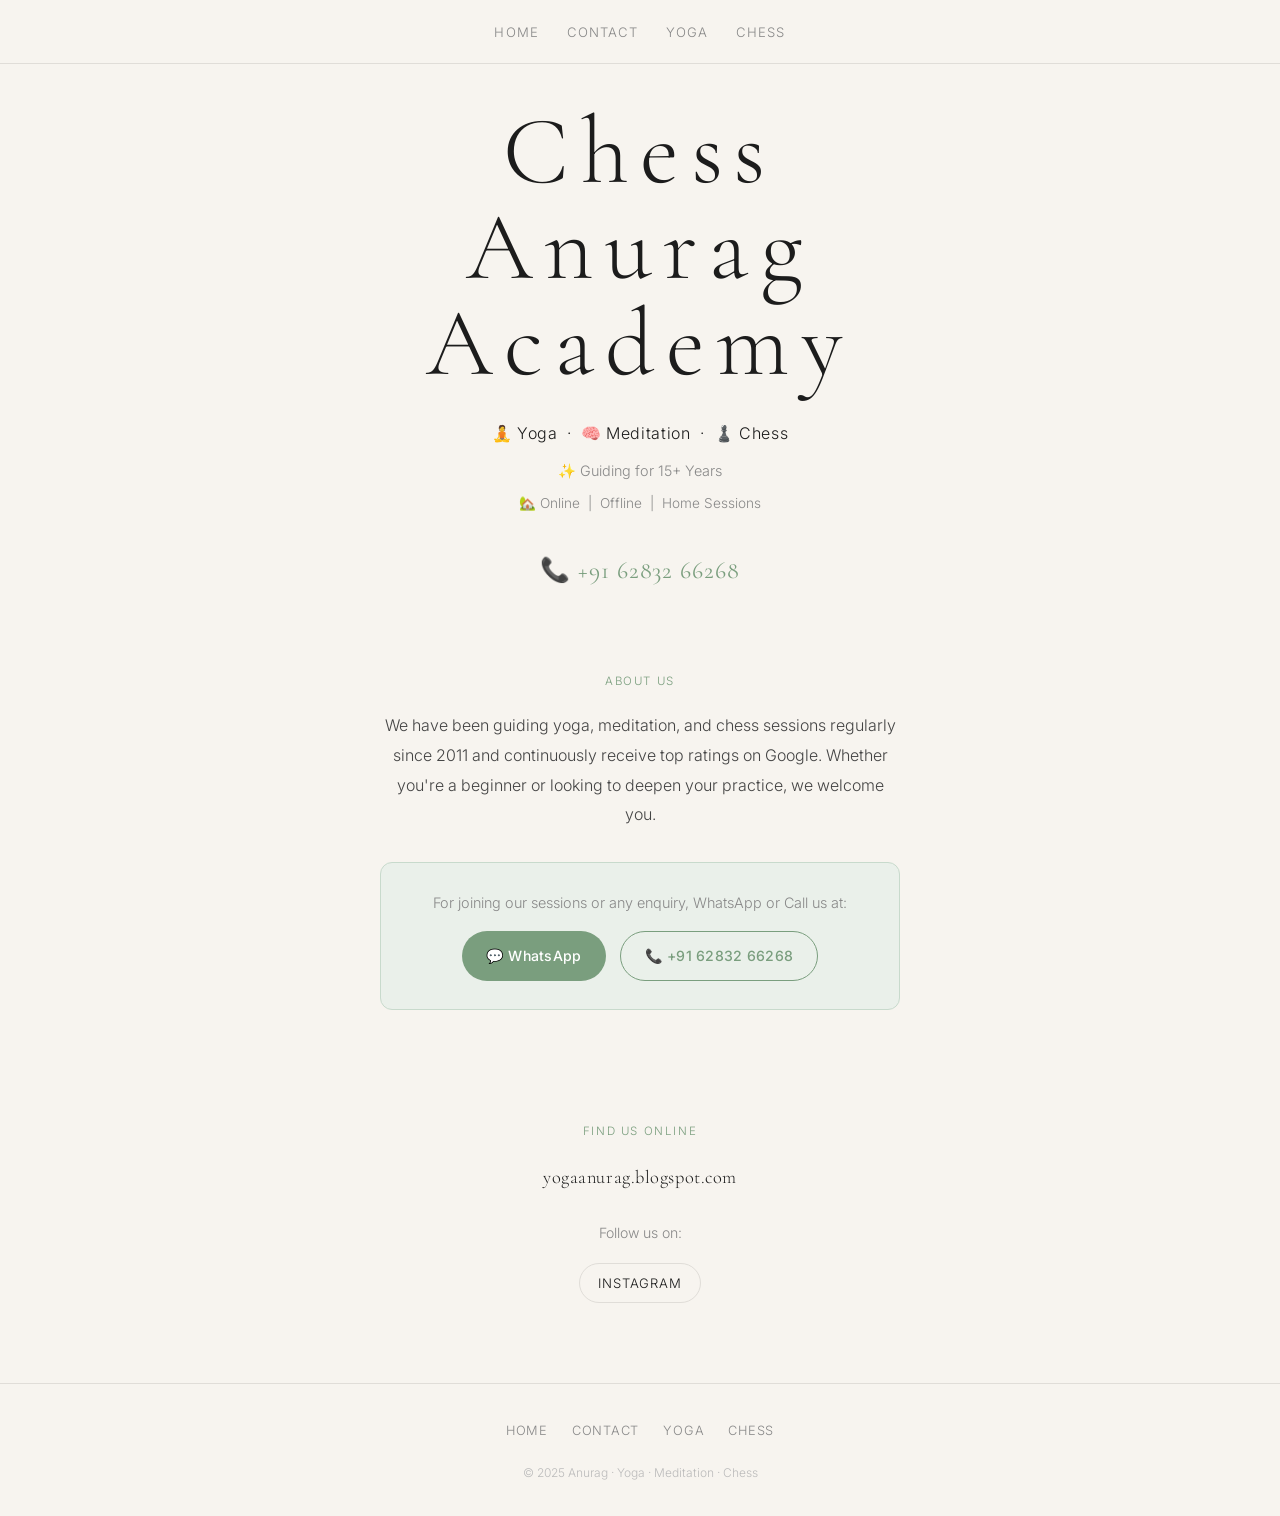
==== chess.html @ 34a99b4e "Add initial chess.html file for Chess Academy site This file contains the complete HTML structure fo" ====
<!DOCTYPE html>
<html lang="en">
<head>
  <!-- ============================================================
       HEAD SECTION: Basic settings for the webpage
       ============================================================ -->

  <!-- Tells the browser this is an HTML5 page -->
  <meta charset="UTF-8" />

  <!-- Makes the page look good on mobile phones -->
  <meta name="viewport" content="width=device-width, initial-scale=1.0" />

  <!-- The title that appears on the browser tab -->
  <title>Anurag — Yoga · Meditation · Chess</title>

  <!-- Google Fonts: importing two beautiful fonts -->
  <!-- 'Cormorant Garamond' is used for the big name/headings (elegant, calm feel) -->
  <!-- 'Inter' is used for body text (clean, easy to read) -->
  <link href="https://fonts.googleapis.com/css2?family=Cormorant+Garamond:wght@300;400;500&family=Inter:wght@300;400;500&display=swap" rel="stylesheet" />

  <style>
    /* ============================================================
       GLOBAL STYLES: Applied to the whole page
       ============================================================ */

    /* Remove default spacing and use border-box sizing (standard practice) */
    *, *::before, *::after {
      margin: 0;
      padding: 0;
      box-sizing: border-box;
    }

    /* Color palette — change these to change the look of the whole site */
    :root {
      --cream: #F7F4EF;        /* soft background color */
      --ink: #1C1C1C;          /* almost-black text color */
      --sage: #7A9E7E;         /* muted green — used as accent */
      --sage-light: #EAF0EA;   /* very light green — for subtle backgrounds */
      --muted: #888;           /* grey for less important text */
      --border: #E0DDD8;       /* light beige for lines/borders */
    }

    /* Main body styling */
    body {
      background-color: var(--cream);   /* soft warm background */
      color: var(--ink);                /* dark text */
      font-family: 'Inter', sans-serif; /* clean readable font */
      font-weight: 300;                 /* slightly light weight */
      line-height: 1.7;                 /* comfortable line spacing */
      min-height: 100vh;
    }

    /* ============================================================
       NAVIGATION BAR: The menu at the top of the page
       ============================================================ */
    nav {
      position: sticky;           /* stays at top when scrolling */
      top: 0;
      z-index: 100;               /* stays above other content */
      background-color: var(--cream);
      border-bottom: 1px solid var(--border);
      padding: 18px 40px;
      display: flex;
      justify-content: center;    /* links centered since there's no brand name */
      align-items: center;
    }

    /* The "Anurag" brand name in the top-left of the nav */
    .nav-brand {
      font-family: 'Cormorant Garamond', serif;
      font-size: 1.4rem;
      font-weight: 400;
      letter-spacing: 0.04em;
      color: var(--ink);
      text-decoration: none;
    }

    /* The nav links on the right: Home | Contact | Yoga | Chess */
    .nav-links {
      display: flex;
      gap: 28px;
      list-style: none;
    }

    /* Each individual nav link */
    .nav-links a {
      text-decoration: none;
      color: var(--muted);
      font-size: 0.82rem;
      letter-spacing: 0.08em;
      text-transform: uppercase;
      transition: color 0.2s;     /* smooth color change on hover */
    }

    /* Nav link turns dark green when hovered */
    .nav-links a:hover {
      color: var(--sage);
    }

    /* ============================================================
       HERO SECTION: The big top section of the page
       ============================================================ */
    #home {
      padding: 40px 40px 80px;
      max-width: 680px;
      margin: 0 auto;
      text-align: center;
    }

    /* The big name "anurag" */
    .hero-name {
      font-family: 'Cormorant Garamond', serif;
      font-size: clamp(3.5rem, 10vw, 6rem);   /* scales with screen size */
      font-weight: 300;
      letter-spacing: 0.12em;
      line-height: 1;
      color: var(--ink);
      margin-bottom: 28px;
    }

    /* The emoji line: 🧘 Yoga 🧠 Meditation ♟️ Chess */
    .hero-tagline {
      font-size: 1rem;
      letter-spacing: 0.04em;
      color: var(--ink);
      margin-bottom: 12px;
    }

    /* "Guiding for 15+ Years" line */
    .hero-experience {
      font-size: 0.9rem;
      color: var(--muted);
      margin-bottom: 8px;
    }

    /* "Online | Offline | Home Sessions" line */
    .hero-modes {
      font-size: 0.85rem;
      color: var(--muted);
      margin-bottom: 36px;
    }

    /* The phone number — styled as a clickable call link */
    .hero-phone a {
      font-family: 'Cormorant Garamond', serif;
      font-size: 1.5rem;
      font-weight: 400;
      color: var(--sage);
      text-decoration: none;
      letter-spacing: 0.04em;
      transition: opacity 0.2s;
    }

    /* Slight fade on hover */
    .hero-phone a:hover {
      opacity: 0.75;
    }

    /* ============================================================
       DIVIDER: The thin horizontal line between sections
       ============================================================ */
    .divider {
      display: none;   /* divider lines hidden — remove this line to bring them back */
    }

    /* ============================================================
       ABOUT / MAIN CONTENT SECTION
       ============================================================ */
    #contact {
      max-width: 600px;
      margin: 0 auto;
      padding: 0 40px 80px;
      text-align: center;
    }

    /* Section heading like "Connect With Us" */
    .section-label {
      font-size: 0.72rem;
      letter-spacing: 0.14em;
      text-transform: uppercase;
      color: var(--sage);
      margin-bottom: 20px;
    }

    /* Main paragraph text inside sections */
    .section-text {
      font-size: 1rem;
      color: #444;
      line-height: 1.85;
      margin-bottom: 28px;
    }

    /* Highlighted block: WhatsApp/Call buttons area */
    .contact-highlight {
      background-color: var(--sage-light);
      border: 1px solid #C8DACC;
      border-radius: 12px;
      padding: 28px 32px;
      margin: 32px 0;
    }

    /* Text inside the highlight box */
    .contact-highlight p {
      font-size: 0.9rem;
      color: var(--muted);
      margin-bottom: 16px;
    }

    /* The two action buttons: WhatsApp and Call */
    .action-buttons {
      display: flex;
      gap: 14px;
      justify-content: center;
      flex-wrap: wrap;   /* wraps on small screens */
    }

    /* Each button */
    .btn {
      display: inline-flex;
      align-items: center;
      gap: 8px;
      padding: 12px 24px;
      border-radius: 50px;
      font-size: 0.88rem;
      font-weight: 500;
      text-decoration: none;
      transition: transform 0.15s, opacity 0.15s;
      letter-spacing: 0.02em;
    }

    /* Button lifts slightly on hover */
    .btn:hover {
      transform: translateY(-1px);
      opacity: 0.9;
    }

    /* WhatsApp button — green filled */
    .btn-whatsapp {
      background-color: var(--sage);
      color: white;
    }

    /* Call button — outlined */
    .btn-call {
      background-color: transparent;
      border: 1.5px solid var(--sage);
      color: var(--sage);
    }

    /* ============================================================
       FOLLOW US / SOCIAL LINKS SECTION
       ============================================================ */
    .social-section {
      max-width: 600px;
      margin: 0 auto;
      padding: 0 40px 80px;
      text-align: center;
    }

    /* Website link — shown prominently */
    .website-link {
      display: inline-block;
      font-family: 'Cormorant Garamond', serif;
      font-size: 1.15rem;
      color: var(--ink);
      text-decoration: none;
      margin-bottom: 28px;
      letter-spacing: 0.03em;
      transition: color 0.2s;
    }

    .website-link:hover {
      color: var(--sage);
    }

    /* "Follow us on:" text */
    .follow-text {
      font-size: 0.88rem;
      color: var(--muted);
      margin-bottom: 18px;
    }

    /* Row of social links */
    .social-links {
      display: flex;
      gap: 20px;
      justify-content: center;
      flex-wrap: wrap;
    }

    /* Each social link pill */
    .social-links a {
      text-decoration: none;
      color: var(--ink);
      font-size: 0.82rem;
      letter-spacing: 0.06em;
      text-transform: uppercase;
      padding: 8px 18px;
      border: 1px solid var(--border);
      border-radius: 50px;
      transition: border-color 0.2s, color 0.2s, background 0.2s;
    }

    /* Social links turn green on hover */
    .social-links a:hover {
      border-color: var(--sage);
      color: var(--sage);
      background-color: var(--sage-light);
    }

    /* ============================================================
       YOGA & CHESS SECTION: Two feature cards side by side
       ============================================================ */
    .sessions-section {
      max-width: 680px;
      margin: 0 auto;
      padding: 0 40px 80px;
    }

    /* Grid: 2 cards side by side, stacks to 1 on mobile */
    .sessions-grid {
      display: grid;
      grid-template-columns: 1fr 1fr;
      gap: 20px;
    }

    /* Each card */
    .session-card {
      display: block;
      text-decoration: none;
      border: 1px solid var(--border);
      border-radius: 16px;
      padding: 32px 28px;
      text-align: center;
      transition: border-color 0.2s, transform 0.15s, background 0.2s;
    }

    /* Card lifts and turns green border on hover */
    .session-card:hover {
      border-color: var(--sage);
      background-color: var(--sage-light);
      transform: translateY(-2px);
    }

    /* Big emoji icon at top of card */
    .card-icon {
      font-size: 2.4rem;
      margin-bottom: 14px;
      display: block;
    }

    /* Card title like "Yoga & Meditation" */
    .card-title {
      font-family: 'Cormorant Garamond', serif;
      font-size: 1.3rem;
      font-weight: 400;
      color: var(--ink);
      margin-bottom: 8px;
    }

    /* Short description below the card title */
    .card-desc {
      font-size: 0.82rem;
      color: var(--muted);
      line-height: 1.6;
    }

    /* ============================================================
       FOOTER: Bottom of the page
       ============================================================ */
    footer {
      border-top: 1px solid var(--border);
      padding: 32px 40px;
      text-align: center;
    }

    /* Footer nav links */
    .footer-links {
      display: flex;
      gap: 24px;
      justify-content: center;
      list-style: none;
      flex-wrap: wrap;
      margin-bottom: 20px;
    }

    .footer-links a {
      text-decoration: none;
      color: var(--muted);
      font-size: 0.8rem;
      letter-spacing: 0.06em;
      text-transform: uppercase;
      transition: color 0.2s;
    }

    .footer-links a:hover {
      color: var(--sage);
    }

    /* Small copyright text */
    .footer-copy {
      font-size: 0.75rem;
      color: #bbb;
    }

    /* ============================================================
       MOBILE RESPONSIVE: Adjustments for small screens
       ============================================================ */
    @media (max-width: 600px) {
      /* Reduce horizontal padding on mobile */
      nav { padding: 16px 20px; }
      #home { padding: 70px 24px 60px; }
      #contact, .social-section, .sessions-section { padding-left: 24px; padding-right: 24px; }

      /* Stack the nav brand and links vertically on very small screens */
      nav { flex-direction: column; gap: 12px; }
      .nav-links { gap: 16px; }

      /* Stack yoga/chess cards vertically */
      .sessions-grid { grid-template-columns: 1fr; }
    }

    /* Respect user's "reduce motion" preference (accessibility) */
    @media (prefers-reduced-motion: reduce) {
      * { transition: none !important; }
    }
  </style>
</head>

<body>

  <!-- ============================================================
       NAVIGATION BAR
       The sticky menu at the top with site name and page links
       ============================================================ -->
  <nav>

    <!-- Navigation links — each opens the section or a new tab -->
    <ul class="nav-links">
      <!-- "Home" scrolls to top of this page -->
      <li><a href="#home">Home</a></li>

      <!-- "Contact" scrolls to the contact section below -->
      <li><a href="#contact">Contact</a></li>

      <!-- "Yoga" opens the yoga page in a new tab -->
      <li><a href="https://anuragpage.github.io/go/chess" target="_blank" rel="noopener">Yoga</a></li>

      <!-- "Chess" opens the chess page in a new tab -->
      <li><a href="https://anuragpage.github.io/go/chess" target="_blank" rel="noopener">Chess</a></li>
    </ul>

  </nav>


  <!-- ============================================================
       HERO / TOP SECTION
       The big name and key info at the very top of the page
       ============================================================ -->
  <section id="home">

    <!-- Big name heading -->
    <h1 class="hero-name">Chess Anurag Academy</h1>

    <!-- Emoji + activity line -->
    <p class="hero-tagline">🧘 Yoga &nbsp;·&nbsp; 🧠 Meditation &nbsp;·&nbsp; ♟️ Chess</p>

    <!-- Years of experience -->
    <p class="hero-experience">✨ Guiding for 15+ Years</p>

    <!-- Session types offered -->
    <p class="hero-modes">🏡 Online &nbsp;|&nbsp; Offline &nbsp;|&nbsp; Home Sessions</p>

    <!-- Phone number: clicking this will call the number -->
    <div class="hero-phone">
      <a href="tel:+916283266268">📞 +91 62832 66268</a>
    </div>

  </section>


  <!-- Thin decorative divider line between sections -->
  <div class="divider"></div>


  <!-- ============================================================
       CONTACT / ABOUT SECTION
       Description and quick contact buttons
       ============================================================ -->
  <section id="contact">

    <!-- Small label above the section -->
    <p class="section-label">About Us</p>

    <!-- Main description paragraph -->
    <!-- To change this text, just edit the words inside the <p> tag -->
    <p class="section-text">
      We have been guiding yoga, meditation, and chess sessions regularly since 2011
      and continuously receive top ratings on Google. Whether you're a beginner or
      looking to deepen your practice, we welcome you.
    </p>

    <!-- Green highlighted box with contact options -->
    <div class="contact-highlight">

      <!-- Instruction text above the buttons -->
      <p>For joining our sessions or any enquiry, WhatsApp or Call us at:</p>

      <!-- Two buttons side by side -->
      <div class="action-buttons">

        <!-- WhatsApp button — opens WhatsApp chat in a new tab -->
        <a href="https://wa.me/916283266268" target="_blank" rel="noopener" class="btn btn-whatsapp">
          💬 WhatsApp
        </a>

        <!-- Call button — dials the number directly -->
        <a href="tel:+916283266268" class="btn btn-call">
          📞 +91 62832 66268
        </a>

      </div>
    </div>

  </section>


  <!-- Thin decorative divider line -->
  <div class="divider"></div>


  <!-- ============================================================
       SOCIAL MEDIA / FOLLOW US SECTION
       Website link and social media icons
       ============================================================ -->
  <section class="social-section">

    <!-- Small label -->
    <p class="section-label">Find Us Online</p>

    <!-- Main website link — opens in new tab -->
    <!-- To change the website URL, edit the href below -->
    <a href="https://yogaanurag.blogspot.com" target="_blank" rel="noopener" class="website-link">
      yogaanurag.blogspot.com
    </a>

    <!-- Instruction text -->
    <p class="follow-text">Follow us on:</p>

    <!-- Row of social media links -->
    <div class="social-links">

      <!-- Instagram — opens in new tab -->
      <a href="https://www.instagram.com/anuragpage" target="_blank" rel="noopener">Instagram</a>

    

    

      <!-- Website — opens in new tab -->
      

    </div>

  </section>


  <!-- ============================================================
       FOOTER
       Bottom of the page with links and copyright
       ============================================================ -->
  <footer>

    <!-- Footer navigation links -->
    <ul class="footer-links">

      <!-- "Home" scrolls back to the top -->
      <li><a href="#home">Home</a></li>

      <!-- "Contact" scrolls to the contact section -->
      <li><a href="#contact">Contact</a></li>

      <!-- "Yoga" opens yoga page in new tab -->
      <li><a href="https://anuragpage.github.io/go/chess" target="_blank" rel="noopener">Yoga</a></li>

      <!-- "Chess" opens chess page in new tab -->
      <li><a href="https://anuragpage.github.io/go/chess" target="_blank" rel="noopener">Chess</a></li>

    </ul>

    <!-- Copyright line — update the year if needed -->
    <p class="footer-copy">© 2025 Anurag · Yoga · Meditation · Chess</p>

  </footer>


</body>
</html>
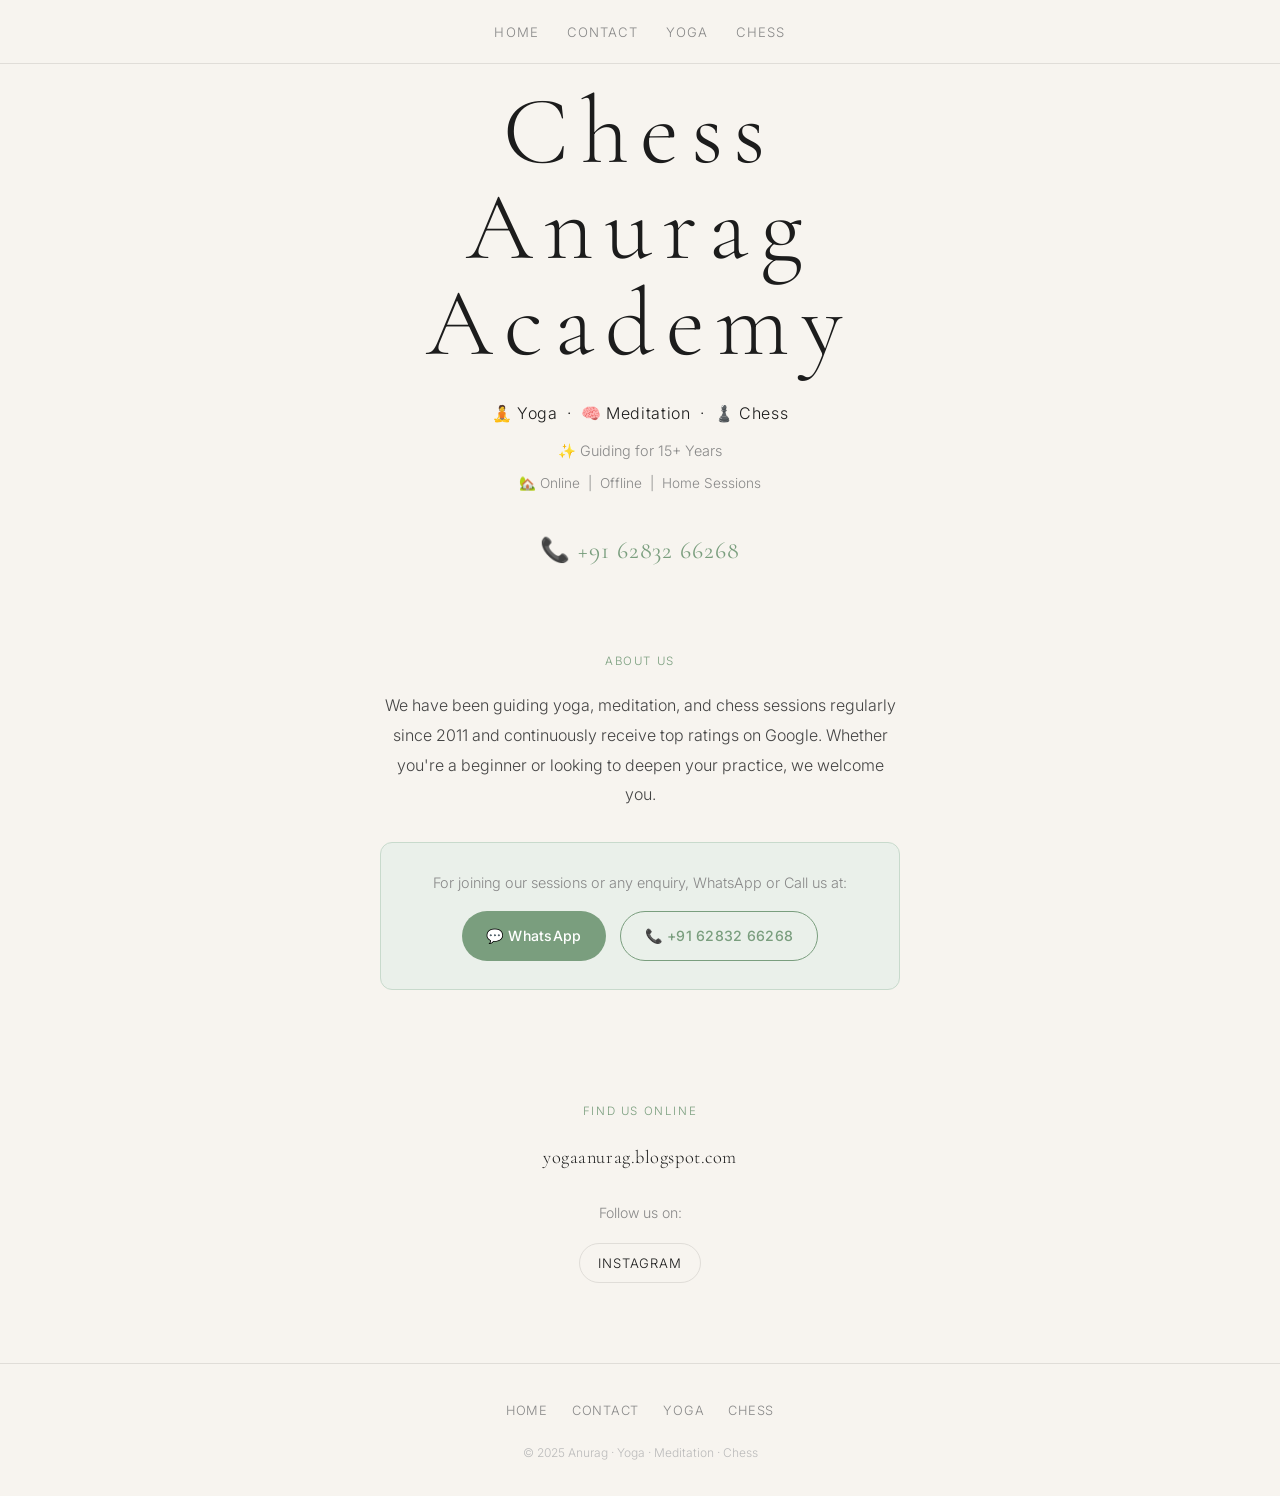
==== commit 47478586: "Adjust padding for home section in chess.html" ====
--- a/chess.html
+++ b/chess.html
@@ -102,7 +102,7 @@
        HERO SECTION: The big top section of the page
        ============================================================ */
     #home {
-      padding: 40px 40px 80px;
+      padding: 20px 40px 80px;
       max-width: 680px;
       margin: 0 auto;
       text-align: center;
@@ -410,7 +410,7 @@
     @media (max-width: 600px) {
       /* Reduce horizontal padding on mobile */
       nav { padding: 16px 20px; }
-      #home { padding: 70px 24px 60px; }
+      #home { padding: 30px 24px 60px; }
       #contact, .social-section, .sessions-section { padding-left: 24px; padding-right: 24px; }
 
       /* Stack the nav brand and links vertically on very small screens */
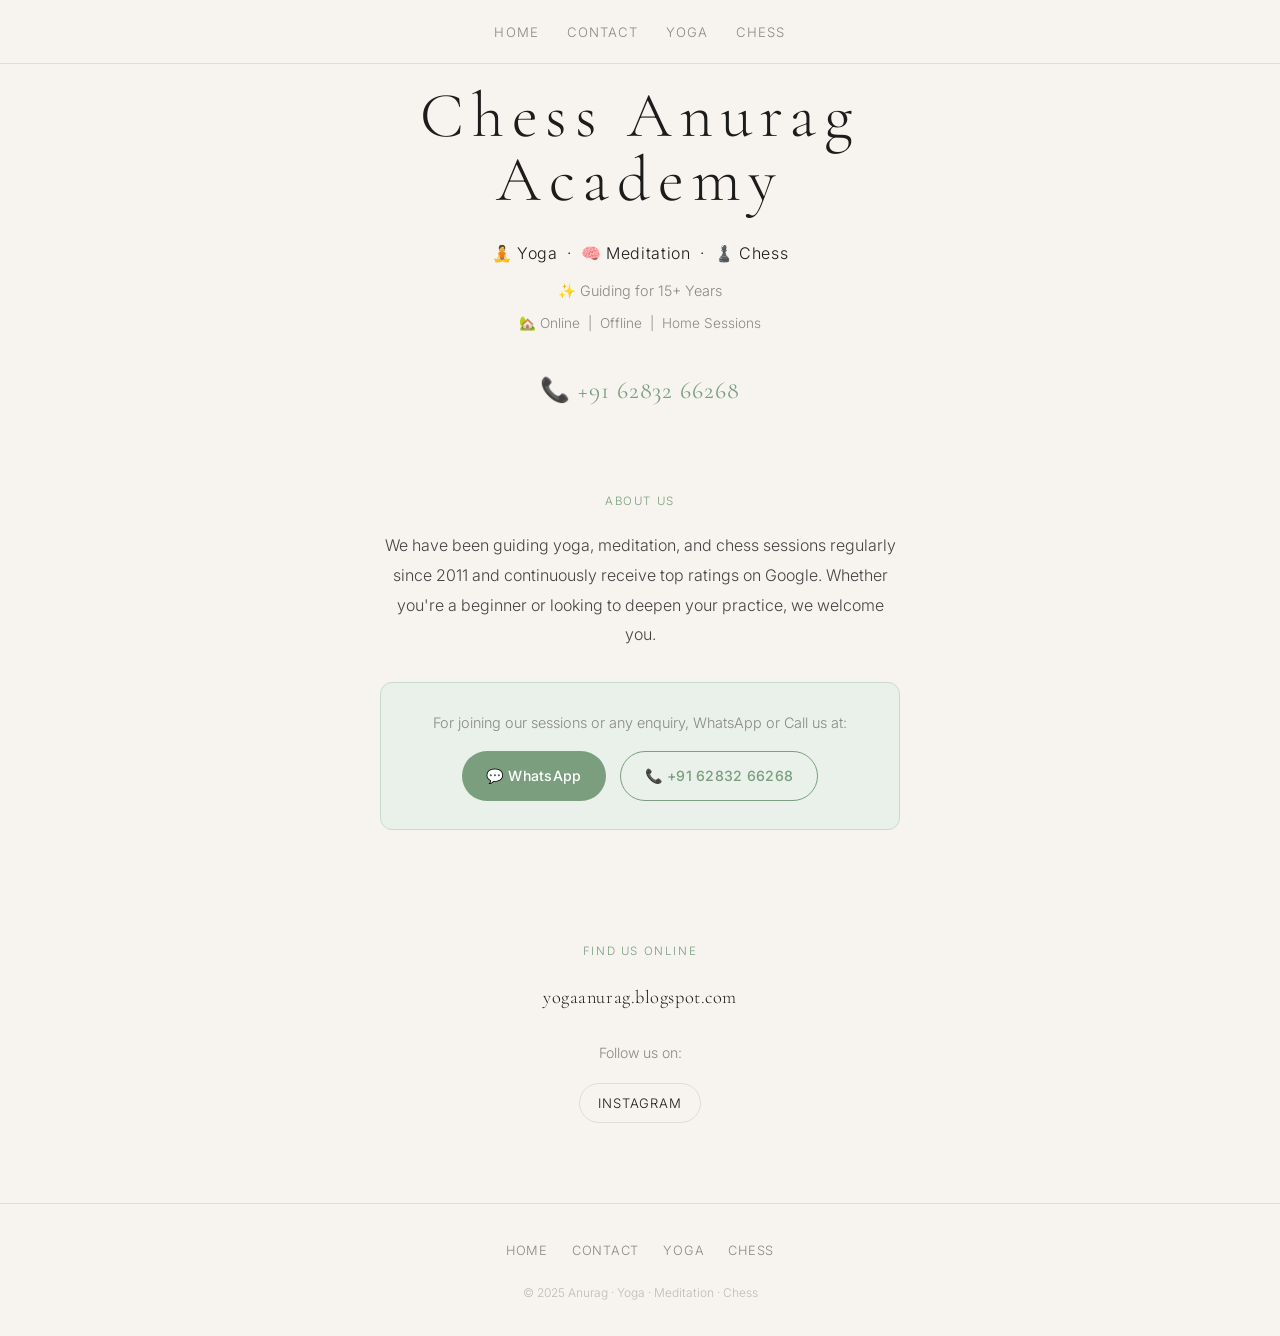
==== commit c4e6edd1: "Update chess.html" ====
--- a/chess.html
+++ b/chess.html
@@ -111,7 +111,7 @@
     /* The big name "anurag" */
     .hero-name {
       font-family: 'Cormorant Garamond', serif;
-      font-size: clamp(3.5rem, 10vw, 6rem);   /* scales with screen size */
+      font-size: clamp(2.5rem, 8vw, 4rem);   /* scales with screen size */
       font-weight: 300;
       letter-spacing: 0.12em;
       line-height: 1;
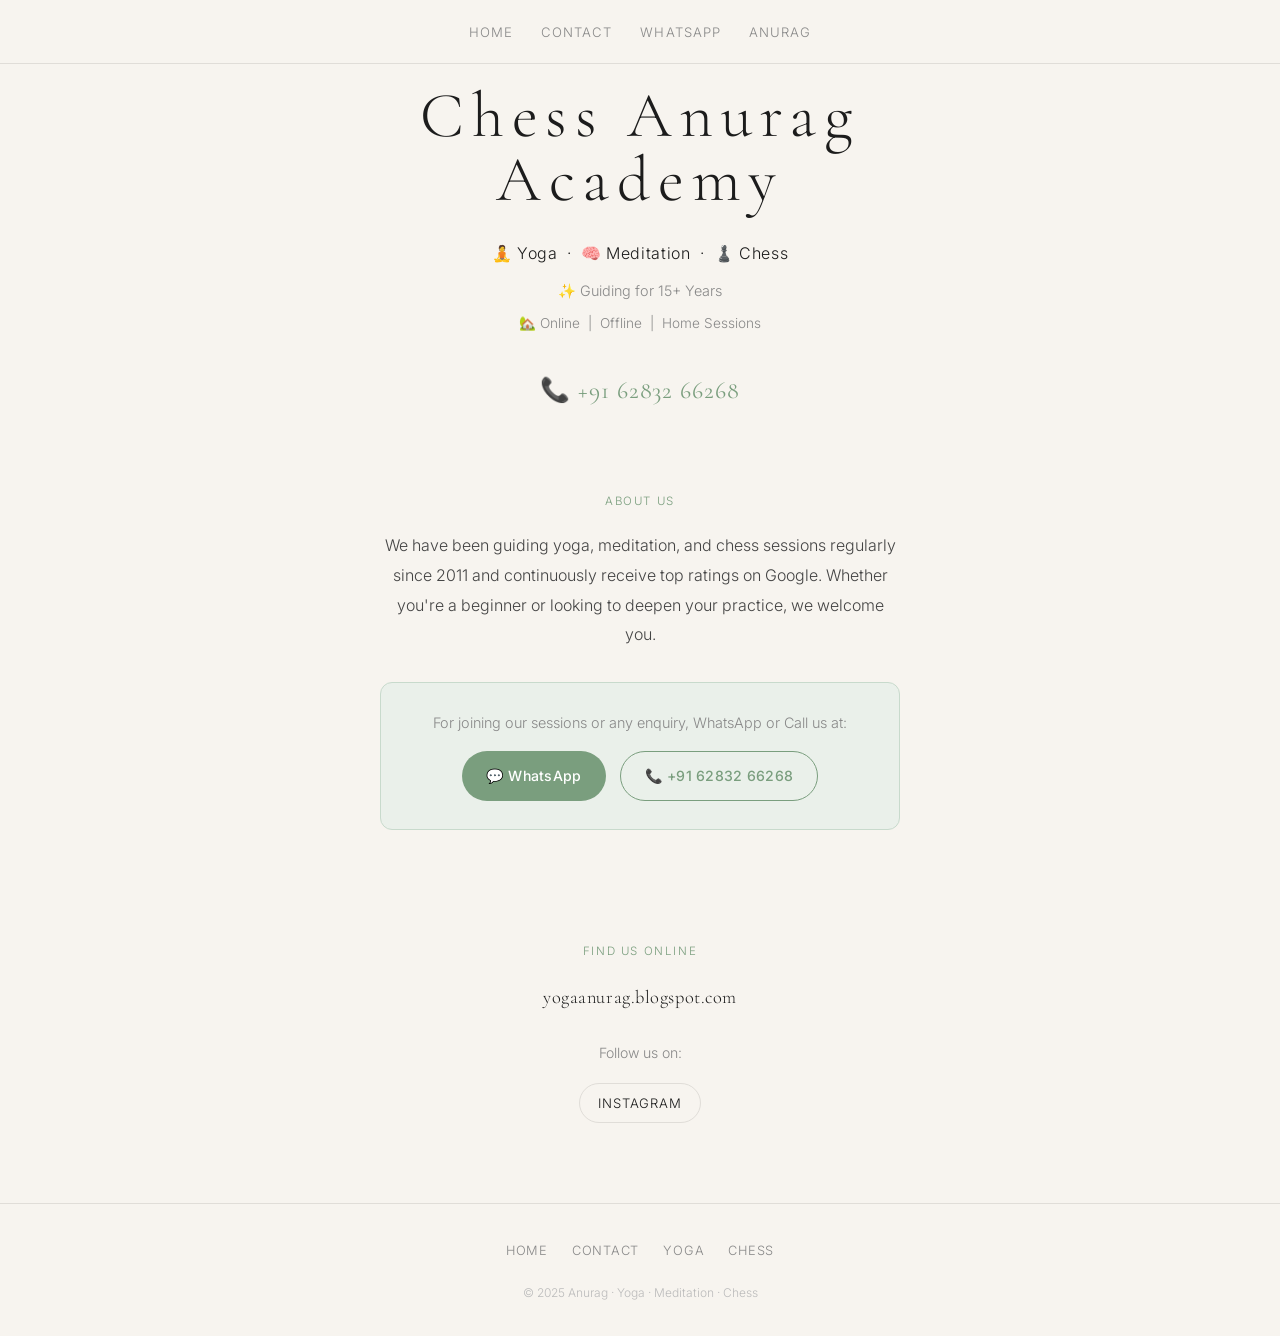
==== commit 3251fe64: "Update links in navigation menu" ====
--- a/chess.html
+++ b/chess.html
@@ -445,10 +445,10 @@
       <li><a href="#contact">Contact</a></li>
 
       <!-- "Yoga" opens the yoga page in a new tab -->
-      <li><a href="https://anuragpage.github.io/go/chess" target="_blank" rel="noopener">Yoga</a></li>
+      <li><a href="https://wa.me/916283266268" target="_blank" rel="noopener">WhatsApp</a></li>
 
       <!-- "Chess" opens the chess page in a new tab -->
-      <li><a href="https://anuragpage.github.io/go/chess" target="_blank" rel="noopener">Chess</a></li>
+      <li><a href="https://anuragpage.github.io/go" target="_blank" rel="noopener">Anurag</a></li>
     </ul>
 
   </nav>
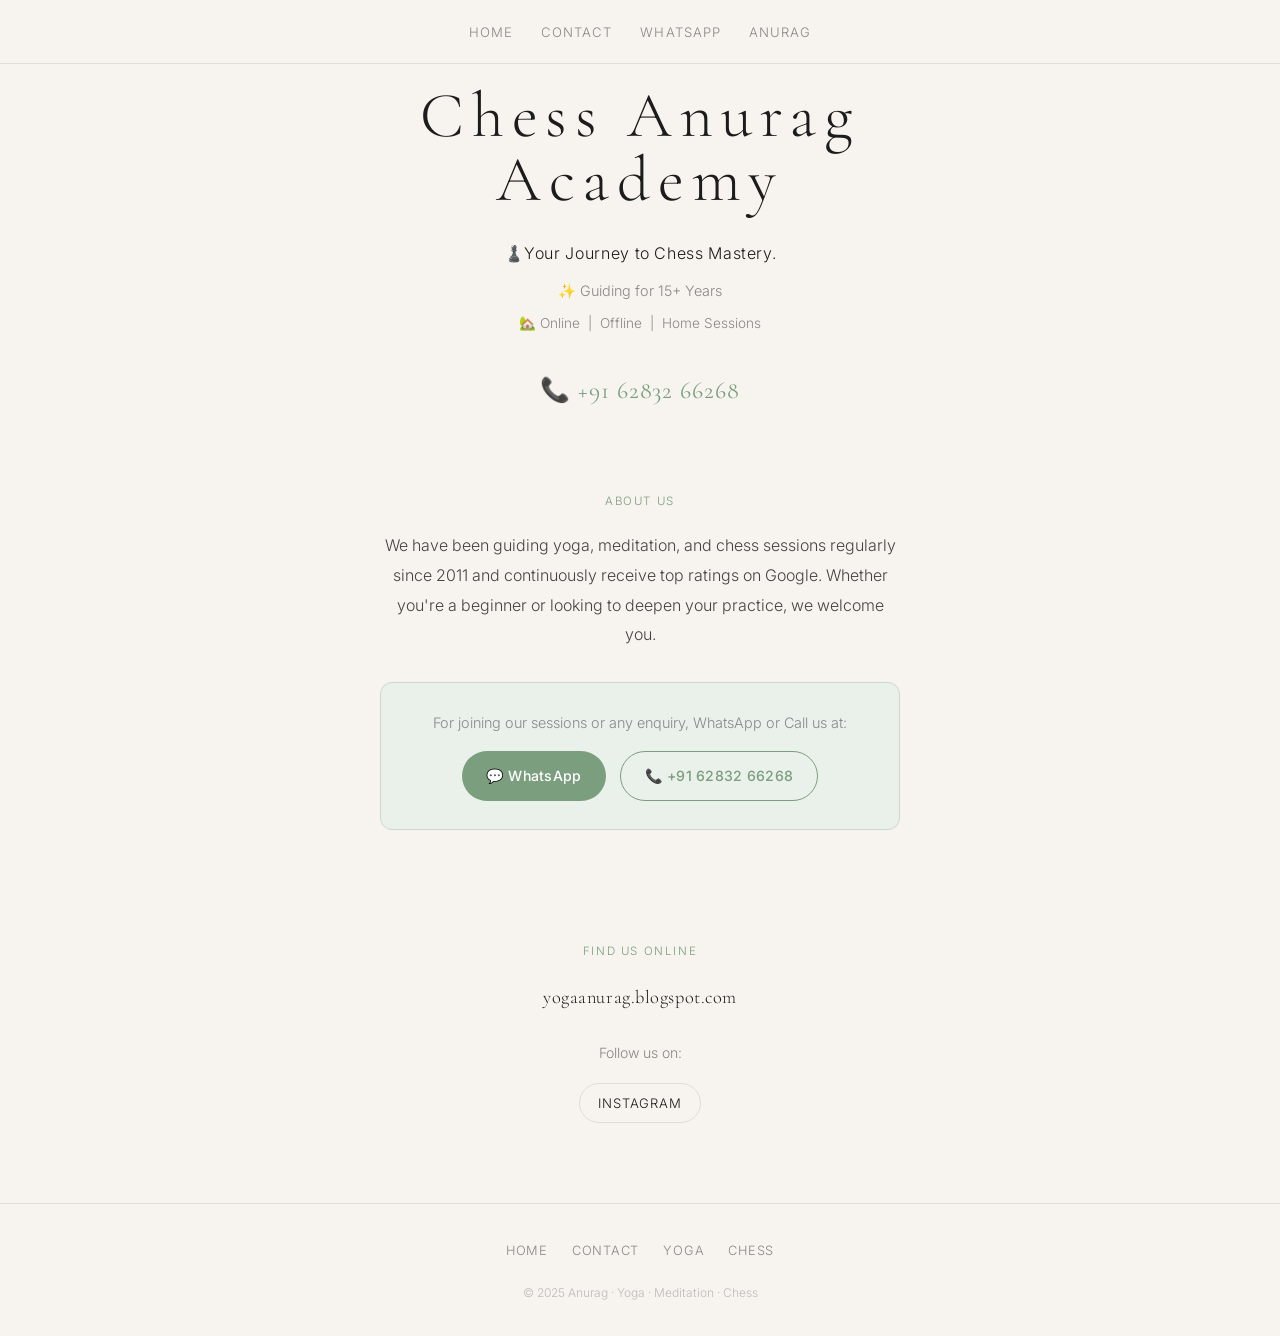
==== commit 977682a2: "Update hero tagline for chess academy" ====
--- a/chess.html
+++ b/chess.html
@@ -464,7 +464,7 @@
     <h1 class="hero-name">Chess Anurag Academy</h1>
 
     <!-- Emoji + activity line -->
-    <p class="hero-tagline">🧘 Yoga &nbsp;·&nbsp; 🧠 Meditation &nbsp;·&nbsp; ♟️ Chess</p>
+    <p class="hero-tagline">♟️Your Journey to Chess Mastery.</p>
 
     <!-- Years of experience -->
     <p class="hero-experience">✨ Guiding for 15+ Years</p>
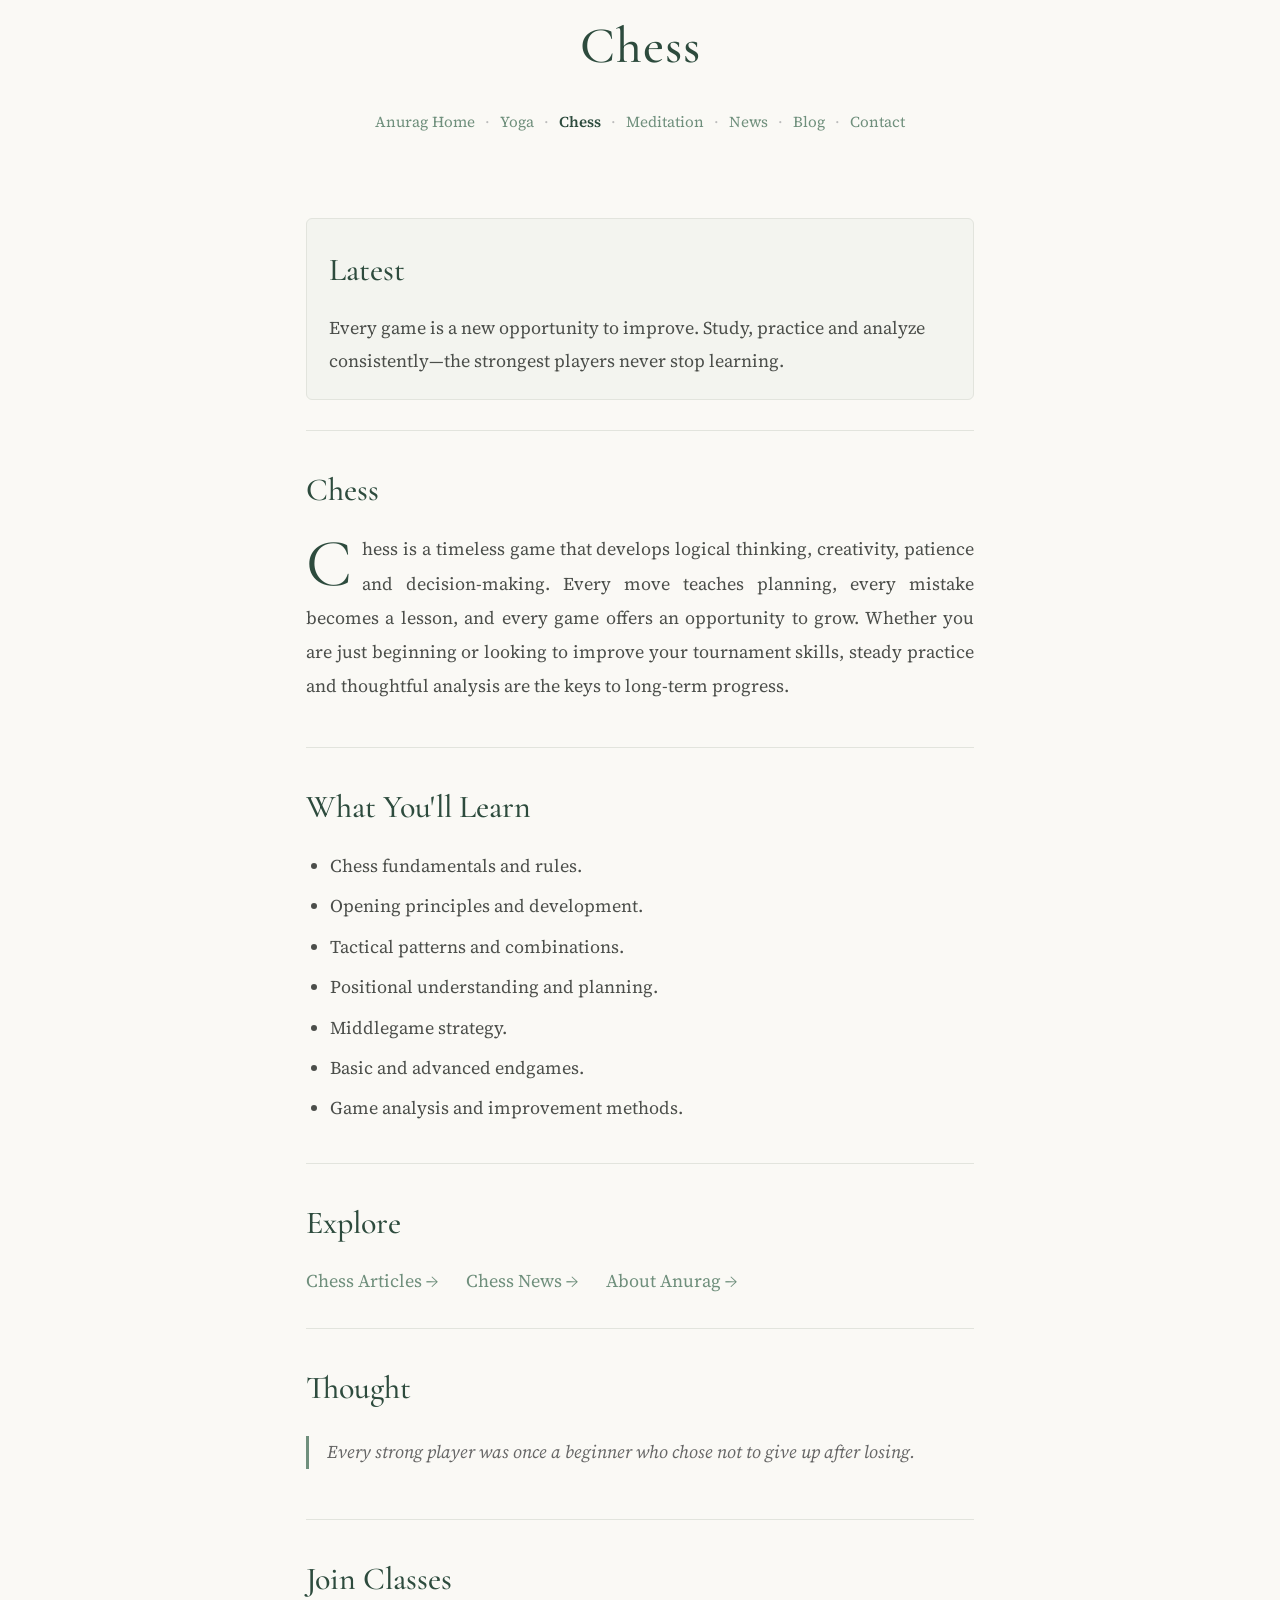
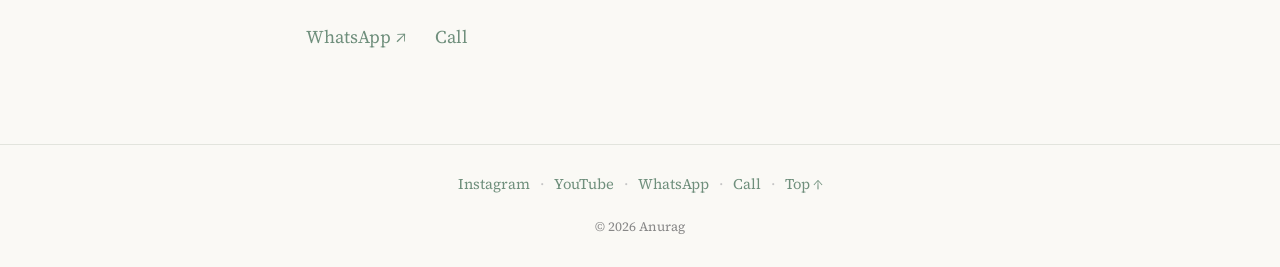
==== commit 307b0096: "Create chess.html with content about chess This HTML file provides an overview of chess, including w" ====
--- a/chess.html
+++ b/chess.html
@@ -1,599 +1,214 @@
 <!DOCTYPE html>
+
 <html lang="en">
+
 <head>
-  <!-- ============================================================
-       HEAD SECTION: Basic settings for the webpage
-       ============================================================ -->
-
-  <!-- Tells the browser this is an HTML5 page -->
-  <meta charset="UTF-8" />
-
-  <!-- Makes the page look good on mobile phones -->
-  <meta name="viewport" content="width=device-width, initial-scale=1.0" />
-
-  <!-- The title that appears on the browser tab -->
-  <title>Anurag — Yoga · Meditation · Chess</title>
-
-  <!-- Google Fonts: importing two beautiful fonts -->
-  <!-- 'Cormorant Garamond' is used for the big name/headings (elegant, calm feel) -->
-  <!-- 'Inter' is used for body text (clean, easy to read) -->
-  <link href="https://fonts.googleapis.com/css2?family=Cormorant+Garamond:wght@300;400;500&family=Inter:wght@300;400;500&display=swap" rel="stylesheet" />
-
-  <style>
-    /* ============================================================
-       GLOBAL STYLES: Applied to the whole page
-       ============================================================ */
-
-    /* Remove default spacing and use border-box sizing (standard practice) */
-    *, *::before, *::after {
-      margin: 0;
-      padding: 0;
-      box-sizing: border-box;
-    }
-
-    /* Color palette — change these to change the look of the whole site */
-    :root {
-      --cream: #F7F4EF;        /* soft background color */
-      --ink: #1C1C1C;          /* almost-black text color */
-      --sage: #7A9E7E;         /* muted green — used as accent */
-      --sage-light: #EAF0EA;   /* very light green — for subtle backgrounds */
-      --muted: #888;           /* grey for less important text */
-      --border: #E0DDD8;       /* light beige for lines/borders */
-    }
-
-    /* Main body styling */
-    body {
-      background-color: var(--cream);   /* soft warm background */
-      color: var(--ink);                /* dark text */
-      font-family: 'Inter', sans-serif; /* clean readable font */
-      font-weight: 300;                 /* slightly light weight */
-      line-height: 1.7;                 /* comfortable line spacing */
-      min-height: 100vh;
-    }
-
-    /* ============================================================
-       NAVIGATION BAR: The menu at the top of the page
-       ============================================================ */
-    nav {
-      position: sticky;           /* stays at top when scrolling */
-      top: 0;
-      z-index: 100;               /* stays above other content */
-      background-color: var(--cream);
-      border-bottom: 1px solid var(--border);
-      padding: 18px 40px;
-      display: flex;
-      justify-content: center;    /* links centered since there's no brand name */
-      align-items: center;
-    }
-
-    /* The "Anurag" brand name in the top-left of the nav */
-    .nav-brand {
-      font-family: 'Cormorant Garamond', serif;
-      font-size: 1.4rem;
-      font-weight: 400;
-      letter-spacing: 0.04em;
-      color: var(--ink);
-      text-decoration: none;
-    }
-
-    /* The nav links on the right: Home | Contact | Yoga | Chess */
-    .nav-links {
-      display: flex;
-      gap: 28px;
-      list-style: none;
-    }
-
-    /* Each individual nav link */
-    .nav-links a {
-      text-decoration: none;
-      color: var(--muted);
-      font-size: 0.82rem;
-      letter-spacing: 0.08em;
-      text-transform: uppercase;
-      transition: color 0.2s;     /* smooth color change on hover */
-    }
-
-    /* Nav link turns dark green when hovered */
-    .nav-links a:hover {
-      color: var(--sage);
-    }
-
-    /* ============================================================
-       HERO SECTION: The big top section of the page
-       ============================================================ */
-    #home {
-      padding: 20px 40px 80px;
-      max-width: 680px;
-      margin: 0 auto;
-      text-align: center;
-    }
-
-    /* The big name "anurag" */
-    .hero-name {
-      font-family: 'Cormorant Garamond', serif;
-      font-size: clamp(2.5rem, 8vw, 4rem);   /* scales with screen size */
-      font-weight: 300;
-      letter-spacing: 0.12em;
-      line-height: 1;
-      color: var(--ink);
-      margin-bottom: 28px;
-    }
-
-    /* The emoji line: 🧘 Yoga 🧠 Meditation ♟️ Chess */
-    .hero-tagline {
-      font-size: 1rem;
-      letter-spacing: 0.04em;
-      color: var(--ink);
-      margin-bottom: 12px;
-    }
-
-    /* "Guiding for 15+ Years" line */
-    .hero-experience {
-      font-size: 0.9rem;
-      color: var(--muted);
-      margin-bottom: 8px;
-    }
-
-    /* "Online | Offline | Home Sessions" line */
-    .hero-modes {
-      font-size: 0.85rem;
-      color: var(--muted);
-      margin-bottom: 36px;
-    }
-
-    /* The phone number — styled as a clickable call link */
-    .hero-phone a {
-      font-family: 'Cormorant Garamond', serif;
-      font-size: 1.5rem;
-      font-weight: 400;
-      color: var(--sage);
-      text-decoration: none;
-      letter-spacing: 0.04em;
-      transition: opacity 0.2s;
-    }
-
-    /* Slight fade on hover */
-    .hero-phone a:hover {
-      opacity: 0.75;
-    }
-
-    /* ============================================================
-       DIVIDER: The thin horizontal line between sections
-       ============================================================ */
-    .divider {
-      display: none;   /* divider lines hidden — remove this line to bring them back */
-    }
-
-    /* ============================================================
-       ABOUT / MAIN CONTENT SECTION
-       ============================================================ */
-    #contact {
-      max-width: 600px;
-      margin: 0 auto;
-      padding: 0 40px 80px;
-      text-align: center;
-    }
-
-    /* Section heading like "Connect With Us" */
-    .section-label {
-      font-size: 0.72rem;
-      letter-spacing: 0.14em;
-      text-transform: uppercase;
-      color: var(--sage);
-      margin-bottom: 20px;
-    }
-
-    /* Main paragraph text inside sections */
-    .section-text {
-      font-size: 1rem;
-      color: #444;
-      line-height: 1.85;
-      margin-bottom: 28px;
-    }
-
-    /* Highlighted block: WhatsApp/Call buttons area */
-    .contact-highlight {
-      background-color: var(--sage-light);
-      border: 1px solid #C8DACC;
-      border-radius: 12px;
-      padding: 28px 32px;
-      margin: 32px 0;
-    }
-
-    /* Text inside the highlight box */
-    .contact-highlight p {
-      font-size: 0.9rem;
-      color: var(--muted);
-      margin-bottom: 16px;
-    }
-
-    /* The two action buttons: WhatsApp and Call */
-    .action-buttons {
-      display: flex;
-      gap: 14px;
-      justify-content: center;
-      flex-wrap: wrap;   /* wraps on small screens */
-    }
-
-    /* Each button */
-    .btn {
-      display: inline-flex;
-      align-items: center;
-      gap: 8px;
-      padding: 12px 24px;
-      border-radius: 50px;
-      font-size: 0.88rem;
-      font-weight: 500;
-      text-decoration: none;
-      transition: transform 0.15s, opacity 0.15s;
-      letter-spacing: 0.02em;
-    }
-
-    /* Button lifts slightly on hover */
-    .btn:hover {
-      transform: translateY(-1px);
-      opacity: 0.9;
-    }
-
-    /* WhatsApp button — green filled */
-    .btn-whatsapp {
-      background-color: var(--sage);
-      color: white;
-    }
-
-    /* Call button — outlined */
-    .btn-call {
-      background-color: transparent;
-      border: 1.5px solid var(--sage);
-      color: var(--sage);
-    }
-
-    /* ============================================================
-       FOLLOW US / SOCIAL LINKS SECTION
-       ============================================================ */
-    .social-section {
-      max-width: 600px;
-      margin: 0 auto;
-      padding: 0 40px 80px;
-      text-align: center;
-    }
-
-    /* Website link — shown prominently */
-    .website-link {
-      display: inline-block;
-      font-family: 'Cormorant Garamond', serif;
-      font-size: 1.15rem;
-      color: var(--ink);
-      text-decoration: none;
-      margin-bottom: 28px;
-      letter-spacing: 0.03em;
-      transition: color 0.2s;
-    }
-
-    .website-link:hover {
-      color: var(--sage);
-    }
-
-    /* "Follow us on:" text */
-    .follow-text {
-      font-size: 0.88rem;
-      color: var(--muted);
-      margin-bottom: 18px;
-    }
-
-    /* Row of social links */
-    .social-links {
-      display: flex;
-      gap: 20px;
-      justify-content: center;
-      flex-wrap: wrap;
-    }
-
-    /* Each social link pill */
-    .social-links a {
-      text-decoration: none;
-      color: var(--ink);
-      font-size: 0.82rem;
-      letter-spacing: 0.06em;
-      text-transform: uppercase;
-      padding: 8px 18px;
-      border: 1px solid var(--border);
-      border-radius: 50px;
-      transition: border-color 0.2s, color 0.2s, background 0.2s;
-    }
-
-    /* Social links turn green on hover */
-    .social-links a:hover {
-      border-color: var(--sage);
-      color: var(--sage);
-      background-color: var(--sage-light);
-    }
-
-    /* ============================================================
-       YOGA & CHESS SECTION: Two feature cards side by side
-       ============================================================ */
-    .sessions-section {
-      max-width: 680px;
-      margin: 0 auto;
-      padding: 0 40px 80px;
-    }
-
-    /* Grid: 2 cards side by side, stacks to 1 on mobile */
-    .sessions-grid {
-      display: grid;
-      grid-template-columns: 1fr 1fr;
-      gap: 20px;
-    }
-
-    /* Each card */
-    .session-card {
-      display: block;
-      text-decoration: none;
-      border: 1px solid var(--border);
-      border-radius: 16px;
-      padding: 32px 28px;
-      text-align: center;
-      transition: border-color 0.2s, transform 0.15s, background 0.2s;
-    }
-
-    /* Card lifts and turns green border on hover */
-    .session-card:hover {
-      border-color: var(--sage);
-      background-color: var(--sage-light);
-      transform: translateY(-2px);
-    }
-
-    /* Big emoji icon at top of card */
-    .card-icon {
-      font-size: 2.4rem;
-      margin-bottom: 14px;
-      display: block;
-    }
-
-    /* Card title like "Yoga & Meditation" */
-    .card-title {
-      font-family: 'Cormorant Garamond', serif;
-      font-size: 1.3rem;
-      font-weight: 400;
-      color: var(--ink);
-      margin-bottom: 8px;
-    }
-
-    /* Short description below the card title */
-    .card-desc {
-      font-size: 0.82rem;
-      color: var(--muted);
-      line-height: 1.6;
-    }
-
-    /* ============================================================
-       FOOTER: Bottom of the page
-       ============================================================ */
-    footer {
-      border-top: 1px solid var(--border);
-      padding: 32px 40px;
-      text-align: center;
-    }
-
-    /* Footer nav links */
-    .footer-links {
-      display: flex;
-      gap: 24px;
-      justify-content: center;
-      list-style: none;
-      flex-wrap: wrap;
-      margin-bottom: 20px;
-    }
-
-    .footer-links a {
-      text-decoration: none;
-      color: var(--muted);
-      font-size: 0.8rem;
-      letter-spacing: 0.06em;
-      text-transform: uppercase;
-      transition: color 0.2s;
-    }
-
-    .footer-links a:hover {
-      color: var(--sage);
-    }
-
-    /* Small copyright text */
-    .footer-copy {
-      font-size: 0.75rem;
-      color: #bbb;
-    }
-
-    /* ============================================================
-       MOBILE RESPONSIVE: Adjustments for small screens
-       ============================================================ */
-    @media (max-width: 600px) {
-      /* Reduce horizontal padding on mobile */
-      nav { padding: 16px 20px; }
-      #home { padding: 30px 24px 60px; }
-      #contact, .social-section, .sessions-section { padding-left: 24px; padding-right: 24px; }
-
-      /* Stack the nav brand and links vertically on very small screens */
-      nav { flex-direction: column; gap: 12px; }
-      .nav-links { gap: 16px; }
-
-      /* Stack yoga/chess cards vertically */
-      .sessions-grid { grid-template-columns: 1fr; }
-    }
-
-    /* Respect user's "reduce motion" preference (accessibility) */
-    @media (prefers-reduced-motion: reduce) {
-      * { transition: none !important; }
-    }
-  </style>
+
+<meta charset="UTF-8">
+
+<meta name="viewport"
+      content="width=device-width, initial-scale=1.0">
+
+<title>Chess | Anurag</title>
+
+<meta name="description"
+      content="Chess with Anurag — Learn chess from beginner to advanced through strategy, tactics and practical games.">
+
+<link rel="stylesheet"
+      href="style.css">
+
 </head>
 
-<body>
-
-  <!-- ============================================================
-       NAVIGATION BAR
-       The sticky menu at the top with site name and page links
-       ============================================================ -->
-  <nav>
-
-    <!-- Navigation links — each opens the section or a new tab -->
-    <ul class="nav-links">
-      <!-- "Home" scrolls to top of this page -->
-      <li><a href="#home">Home</a></li>
-
-      <!-- "Contact" scrolls to the contact section below -->
-      <li><a href="#contact">Contact</a></li>
-
-      <!-- "Yoga" opens the yoga page in a new tab -->
-      <li><a href="https://wa.me/916283266268" target="_blank" rel="noopener">WhatsApp</a></li>
-
-      <!-- "Chess" opens the chess page in a new tab -->
-      <li><a href="https://anuragpage.github.io/go" target="_blank" rel="noopener">Anurag</a></li>
-    </ul>
-
-  </nav>
-
-
-  <!-- ============================================================
-       HERO / TOP SECTION
-       The big name and key info at the very top of the page
-       ============================================================ -->
-  <section id="home">
-
-    <!-- Big name heading -->
-    <h1 class="hero-name">Chess Anurag Academy</h1>
-
-    <!-- Emoji + activity line -->
-    <p class="hero-tagline">♟️Your Journey to Chess Mastery.</p>
-
-    <!-- Years of experience -->
-    <p class="hero-experience">✨ Guiding for 15+ Years</p>
-
-    <!-- Session types offered -->
-    <p class="hero-modes">🏡 Online &nbsp;|&nbsp; Offline &nbsp;|&nbsp; Home Sessions</p>
-
-    <!-- Phone number: clicking this will call the number -->
-    <div class="hero-phone">
-      <a href="tel:+916283266268">📞 +91 62832 66268</a>
-    </div>
-
-  </section>
-
-
-  <!-- Thin decorative divider line between sections -->
-  <div class="divider"></div>
-
-
-  <!-- ============================================================
-       CONTACT / ABOUT SECTION
-       Description and quick contact buttons
-       ============================================================ -->
-  <section id="contact">
-
-    <!-- Small label above the section -->
-    <p class="section-label">About Us</p>
-
-    <!-- Main description paragraph -->
-    <!-- To change this text, just edit the words inside the <p> tag -->
-    <p class="section-text">
-      We have been guiding yoga, meditation, and chess sessions regularly since 2011
-      and continuously receive top ratings on Google. Whether you're a beginner or
-      looking to deepen your practice, we welcome you.
-    </p>
-
-    <!-- Green highlighted box with contact options -->
-    <div class="contact-highlight">
-
-      <!-- Instruction text above the buttons -->
-      <p>For joining our sessions or any enquiry, WhatsApp or Call us at:</p>
-
-      <!-- Two buttons side by side -->
-      <div class="action-buttons">
-
-        <!-- WhatsApp button — opens WhatsApp chat in a new tab -->
-        <a href="https://wa.me/916283266268" target="_blank" rel="noopener" class="btn btn-whatsapp">
-          💬 WhatsApp
-        </a>
-
-        <!-- Call button — dials the number directly -->
-        <a href="tel:+916283266268" class="btn btn-call">
-          📞 +91 62832 66268
-        </a>
-
-      </div>
-    </div>
-
-  </section>
-
-
-  <!-- Thin decorative divider line -->
-  <div class="divider"></div>
-
-
-  <!-- ============================================================
-       SOCIAL MEDIA / FOLLOW US SECTION
-       Website link and social media icons
-       ============================================================ -->
-  <section class="social-section">
-
-    <!-- Small label -->
-    <p class="section-label">Find Us Online</p>
-
-    <!-- Main website link — opens in new tab -->
-    <!-- To change the website URL, edit the href below -->
-    <a href="https://yogaanurag.blogspot.com" target="_blank" rel="noopener" class="website-link">
-      yogaanurag.blogspot.com
-    </a>
-
-    <!-- Instruction text -->
-    <p class="follow-text">Follow us on:</p>
-
-    <!-- Row of social media links -->
-    <div class="social-links">
-
-      <!-- Instagram — opens in new tab -->
-      <a href="https://www.instagram.com/anuragpage" target="_blank" rel="noopener">Instagram</a>
-
-    
-
-    
-
-      <!-- Website — opens in new tab -->
-      
-
-    </div>
-
-  </section>
-
-
-  <!-- ============================================================
-       FOOTER
-       Bottom of the page with links and copyright
-       ============================================================ -->
-  <footer>
-
-    <!-- Footer navigation links -->
-    <ul class="footer-links">
-
-      <!-- "Home" scrolls back to the top -->
-      <li><a href="#home">Home</a></li>
-
-      <!-- "Contact" scrolls to the contact section -->
-      <li><a href="#contact">Contact</a></li>
-
-      <!-- "Yoga" opens yoga page in new tab -->
-      <li><a href="https://anuragpage.github.io/go/chess" target="_blank" rel="noopener">Yoga</a></li>
-
-      <!-- "Chess" opens chess page in new tab -->
-      <li><a href="https://anuragpage.github.io/go/chess" target="_blank" rel="noopener">Chess</a></li>
-
-    </ul>
-
-    <!-- Copyright line — update the year if needed -->
-    <p class="footer-copy">© 2025 Anurag · Yoga · Meditation · Chess</p>
-
-  </footer>
-
+
+
+<body id="top" data-title="Chess">
+
+<div id="site-header"></div>
+
+
+
+<main class="page">
+
+
+
+<!-- ==========================================
+LATEST
+========================================== -->
+
+<section>
+
+<div class="card">
+
+<h2>Latest</h2>
+
+<p>
+
+Every game is a new opportunity to improve. Study,
+practice and analyze consistently—the strongest players
+never stop learning.
+
+</p>
+
+</div>
+
+</section>
+
+
+
+
+
+<!-- ==========================================
+CHESS
+========================================== -->
+
+<section>
+
+<h2>Chess</h2>
+
+<p class="bio">
+
+Chess is a timeless game that develops logical thinking,
+creativity, patience and decision-making. Every move
+teaches planning, every mistake becomes a lesson, and
+every game offers an opportunity to grow.
+
+Whether you are just beginning or looking to improve
+your tournament skills, steady practice and thoughtful
+analysis are the keys to long-term progress.
+
+</p>
+
+</section>
+
+
+
+
+
+<!-- ==========================================
+WHAT YOU WILL LEARN
+========================================== -->
+
+<section>
+
+<h2>What You'll Learn</h2>
+
+<ul>
+
+<li>Chess fundamentals and rules.</li>
+
+<li>Opening principles and development.</li>
+
+<li>Tactical patterns and combinations.</li>
+
+<li>Positional understanding and planning.</li>
+
+<li>Middlegame strategy.</li>
+
+<li>Basic and advanced endgames.</li>
+
+<li>Game analysis and improvement methods.</li>
+
+</ul>
+
+</section>
+
+
+
+
+
+<!-- ==========================================
+EXPLORE
+========================================== -->
+
+<section>
+
+<h2>Explore</h2>
+
+<div class="links">
+
+<a href="blog.html">
+
+Chess Articles →
+
+</a>
+
+<a href="news.html">
+
+Chess News →
+
+</a>
+
+<a href="index.html">
+
+About Anurag →
+
+</a>
+
+</div>
+
+</section>
+
+
+
+
+
+<!-- ==========================================
+THOUGHT
+========================================== -->
+
+<section>
+
+<h2>Thought</h2>
+
+<blockquote>
+
+Every strong player was once a beginner who chose not
+to give up after losing.
+
+</blockquote>
+
+</section>
+
+
+
+
+
+<!-- ==========================================
+JOIN
+========================================== -->
+
+<section>
+
+<h2>Join Classes</h2>
+
+<div class="links">
+
+<a href="https://wa.me/916283266268">
+
+WhatsApp ↗
+
+</a>
+
+<a href="tel:+916283266268">
+
+Call
+
+</a>
+
+</div>
+
+</section>
+
+
+
+</main>
+
+
+
+<div id="site-footer"></div>
+
+<script src="layout.js"></script>
 
 </body>
+
 </html>
--- a/style.css
+++ b/style.css
@@ -0,0 +1,843 @@
+/*
+=========================================================
+Website : Anurag
+Theme   : Elegant • Minimal • Timeless
+Date    : 08 August 2026 (IST)
+=========================================================
+*/
+
+/*=========================================================
+GOOGLE FONTS
+=========================================================*/
+
+@import url('https://fonts.googleapis.com/css2?family=Cormorant+Garamond:wght@400;500;600&family=Source+Serif+4:wght@400;500;600&display=swap');
+
+
+
+
+
+/*=========================================================
+THEME
+Change only these values to redesign the whole website.
+=========================================================*/
+
+:root{
+
+    /* Colors */
+
+    --bg:#faf9f5;
+
+    --surface:#f3f4ef;
+
+    --text:#4b4e4a;
+
+    --heading:#2d4b3d;
+
+    --primary:#6f8f7c;
+
+    --primary-dark:#4d6f5b;
+
+    --border:#e2e4dd;
+
+    --muted:#777;
+
+    /* Fonts */
+
+    --font-body:"Source Serif 4", serif;
+
+    --font-heading:"Cormorant Garamond", serif;
+
+    /* Layout */
+
+    --page-width:720px;
+
+    --radius:6px;
+
+    --transition:.25s;
+
+}
+
+
+
+
+
+
+/*=========================================================
+RESET
+=========================================================*/
+
+*{
+
+    margin:0;
+
+    padding:0;
+
+    box-sizing:border-box;
+
+}
+
+html{
+
+    scroll-behavior:smooth;
+
+}
+
+body{
+
+    background:var(--bg);
+
+    color:var(--text);
+
+    font-family:var(--font-body);
+
+    line-height:1.8;
+
+    font-size:18px;
+
+}
+
+
+
+
+
+
+/*=========================================================
+PAGE
+=========================================================*/
+
+.page{
+
+    max-width:var(--page-width);
+
+    margin:auto;
+
+    padding:26px;
+
+}
+
+
+
+
+
+
+/*=========================================================
+HEADER
+=========================================================*/
+
+header{
+
+    text-align:center;
+
+    padding-bottom:26px;
+
+}
+
+h1{
+
+    color:var(--heading);
+
+    font-family:var(--font-heading);
+
+    font-size:3.2rem;
+
+    font-weight:500;
+
+    letter-spacing:1px;
+
+}
+
+.subtitle{
+
+    margin-top:4px;
+
+    color:var(--muted);
+
+    font-style:italic;
+
+}
+
+
+
+
+
+
+/*=========================================================
+NAVIGATION
+=========================================================*/
+
+.nav{
+
+    display:flex;
+
+    justify-content:center;
+
+    align-items:center;
+
+    flex-wrap:wrap;
+
+    gap:10px;
+
+    margin-top:16px;
+
+    font-size:.95rem;
+
+}
+
+.nav a{
+
+    color:var(--primary);
+
+    text-decoration:none;
+
+    transition:var(--transition);
+
+}
+
+.nav a:hover{
+
+    color:var(--primary-dark);
+
+}
+
+.nav a.active{
+
+    color:var(--heading);
+
+    font-weight:600;
+
+}
+
+.nav span{
+
+    color:#bdbdbd;
+
+}
+
+
+
+
+
+
+/*=========================================================
+SECTIONS
+=========================================================*/
+
+section{
+
+    padding:30px 0;
+
+    border-top:1px solid var(--border);
+
+}
+
+section:first-of-type{
+
+    border-top:none;
+
+}
+
+
+
+
+
+
+/*=========================================================
+HEADINGS
+=========================================================*/
+
+h2{
+
+    color:var(--heading);
+
+    font-family:var(--font-heading);
+
+    font-size:2rem;
+
+    font-weight:500;
+
+    margin-bottom:14px;
+
+}
+
+h3{
+
+    color:var(--heading);
+
+    font-family:var(--font-heading);
+
+    font-size:1.4rem;
+
+    margin-bottom:10px;
+
+}
+
+p{
+
+    margin-bottom:14px;
+
+}
+
+
+
+
+
+
+/*=========================================================
+LINKS
+=========================================================*/
+
+a{
+
+    color:var(--primary);
+
+    transition:var(--transition);
+
+}
+
+a:hover{
+
+    color:var(--primary-dark);
+
+}
+
+.simple-link{
+
+    text-decoration:none;
+
+    border-bottom:1px solid #b8c7bd;
+
+    padding-bottom:2px;
+
+}
+
+.simple-link:hover{
+
+    border-color:var(--primary-dark);
+
+}
+
+
+
+
+
+
+/*=========================================================
+LISTS
+=========================================================*/
+
+ul{
+
+    padding-left:24px;
+
+}
+
+li{
+
+    margin-bottom:8px;
+
+}
+
+/*=========================================================
+CARDS
+=========================================================*/
+
+.card{
+
+    background:var(--surface);
+
+    padding:22px;
+
+    border-radius:var(--radius);
+
+    border:1px solid var(--border);
+
+}
+
+.card p:last-child{
+
+    margin-bottom:0;
+
+}
+
+
+
+
+
+/*=========================================================
+BIO
+=========================================================*/
+
+.bio{
+
+    text-align:justify;
+
+    line-height:1.9;
+
+}
+
+.bio::first-letter{
+
+    float:left;
+
+    font-family:var(--font-heading);
+
+    font-size:4.2rem;
+
+    line-height:.72;
+
+    color:var(--heading);
+
+    margin:8px 10px 0 0;
+
+}
+
+
+
+
+
+/*=========================================================
+LINK GROUPS
+=========================================================*/
+
+.links{
+
+    display:flex;
+
+    flex-wrap:wrap;
+
+    gap:12px 28px;
+
+}
+
+.links a{
+
+    text-decoration:none;
+
+}
+
+
+
+
+
+/*=========================================================
+BUTTONS
+=========================================================*/
+
+.button{
+
+    display:inline-block;
+
+    padding:10px 18px;
+
+    background:var(--primary);
+
+    color:white;
+
+    text-decoration:none;
+
+    border-radius:4px;
+
+    transition:var(--transition);
+
+}
+
+.button:hover{
+
+    background:var(--primary-dark);
+
+    color:white;
+
+}
+
+
+
+
+
+/*=========================================================
+IMAGES
+=========================================================*/
+
+img{
+
+    display:block;
+
+    width:100%;
+
+    height:auto;
+
+    border-radius:var(--radius);
+
+}
+
+figure{
+
+    margin:20px 0;
+
+}
+
+figcaption{
+
+    margin-top:8px;
+
+    text-align:center;
+
+    color:var(--muted);
+
+    font-size:.9rem;
+
+}
+
+
+
+
+
+/*=========================================================
+BLOCKQUOTE
+=========================================================*/
+
+blockquote{
+
+    margin:20px 0;
+
+    padding-left:18px;
+
+    border-left:3px solid var(--primary);
+
+    color:#666;
+
+    font-style:italic;
+
+}
+
+
+
+
+
+/*=========================================================
+TABLE
+=========================================================*/
+
+table{
+
+    width:100%;
+
+    border-collapse:collapse;
+
+    margin:20px 0;
+
+}
+
+th{
+
+    text-align:left;
+
+    color:var(--heading);
+
+    border-bottom:2px solid var(--border);
+
+    padding:10px;
+
+}
+
+td{
+
+    border-bottom:1px solid var(--border);
+
+    padding:10px;
+
+}
+
+
+
+
+
+/*=========================================================
+HR
+=========================================================*/
+
+hr{
+
+    border:none;
+
+    border-top:1px solid var(--border);
+
+    margin:32px 0;
+
+}
+
+
+
+
+
+/*=========================================================
+CODE
+=========================================================*/
+
+code{
+
+    background:#efefea;
+
+    padding:2px 6px;
+
+    border-radius:3px;
+
+    font-size:.92rem;
+
+}
+
+
+
+
+
+/*=========================================================
+FOOTER
+=========================================================*/
+
+footer{
+
+    margin-top:34px;
+
+    padding:26px 0 14px;
+
+    border-top:1px solid var(--border);
+
+}
+
+.footer-links{
+
+    display:flex;
+
+    justify-content:center;
+
+    align-items:center;
+
+    flex-wrap:wrap;
+
+    gap:10px;
+
+    font-size:.92rem;
+
+}
+
+.footer-links a{
+
+    text-decoration:none;
+
+}
+
+.footer-links span{
+
+    color:#c5c5c5;
+
+}
+
+.footer-copy{
+
+    text-align:center;
+
+    color:#888;
+
+    font-size:.82rem;
+
+    margin-top:18px;
+
+}
+
+
+
+
+
+/*=========================================================
+UTILITY CLASSES
+=========================================================*/
+
+.center{
+
+    text-align:center;
+
+}
+
+.right{
+
+    text-align:right;
+
+}
+
+.left{
+
+    text-align:left;
+
+}
+
+.small{
+
+    font-size:.9rem;
+
+}
+
+.large{
+
+    font-size:1.2rem;
+
+}
+
+.muted{
+
+    color:var(--muted);
+
+}
+
+.mt{
+
+    margin-top:20px;
+
+}
+
+.mb{
+
+    margin-bottom:20px;
+
+}
+
+
+
+
+
+/*=========================================================
+SMOOTH APPEAR
+=========================================================*/
+
+header,
+section,
+footer{
+
+    animation:fadeIn .45s ease;
+
+}
+
+@keyframes fadeIn{
+
+    from{
+
+        opacity:0;
+
+        transform:translateY(8px);
+
+    }
+
+    to{
+
+        opacity:1;
+
+        transform:translateY(0);
+
+    }
+
+}
+
+
+
+
+
+/*=========================================================
+MOBILE
+=========================================================*/
+
+@media(max-width:700px){
+
+.page{
+
+    padding:18px;
+
+}
+
+body{
+
+    font-size:17px;
+
+}
+
+h1{
+
+    font-size:2.6rem;
+
+}
+
+h2{
+
+    font-size:1.7rem;
+
+}
+
+.nav{
+
+    gap:8px;
+
+    font-size:.9rem;
+
+}
+
+.bio{
+
+    text-align:left;
+
+}
+
+.bio::first-letter{
+
+    font-size:3.6rem;
+
+}
+
+.links{
+
+    gap:10px 18px;
+
+}
+
+.card{
+
+    padding:18px;
+
+}
+
+.footer-links{
+
+    gap:8px;
+
+}
+
+}
+
+
+
+
+
+/*=========================================================
+PRINT
+=========================================================*/
+
+@media print{
+
+.nav,
+footer{
+
+    display:none;
+
+}
+
+body{
+
+    background:white;
+
+    color:black;
+
+}
+
+.page{
+
+    max-width:100%;
+
+}
+
+}
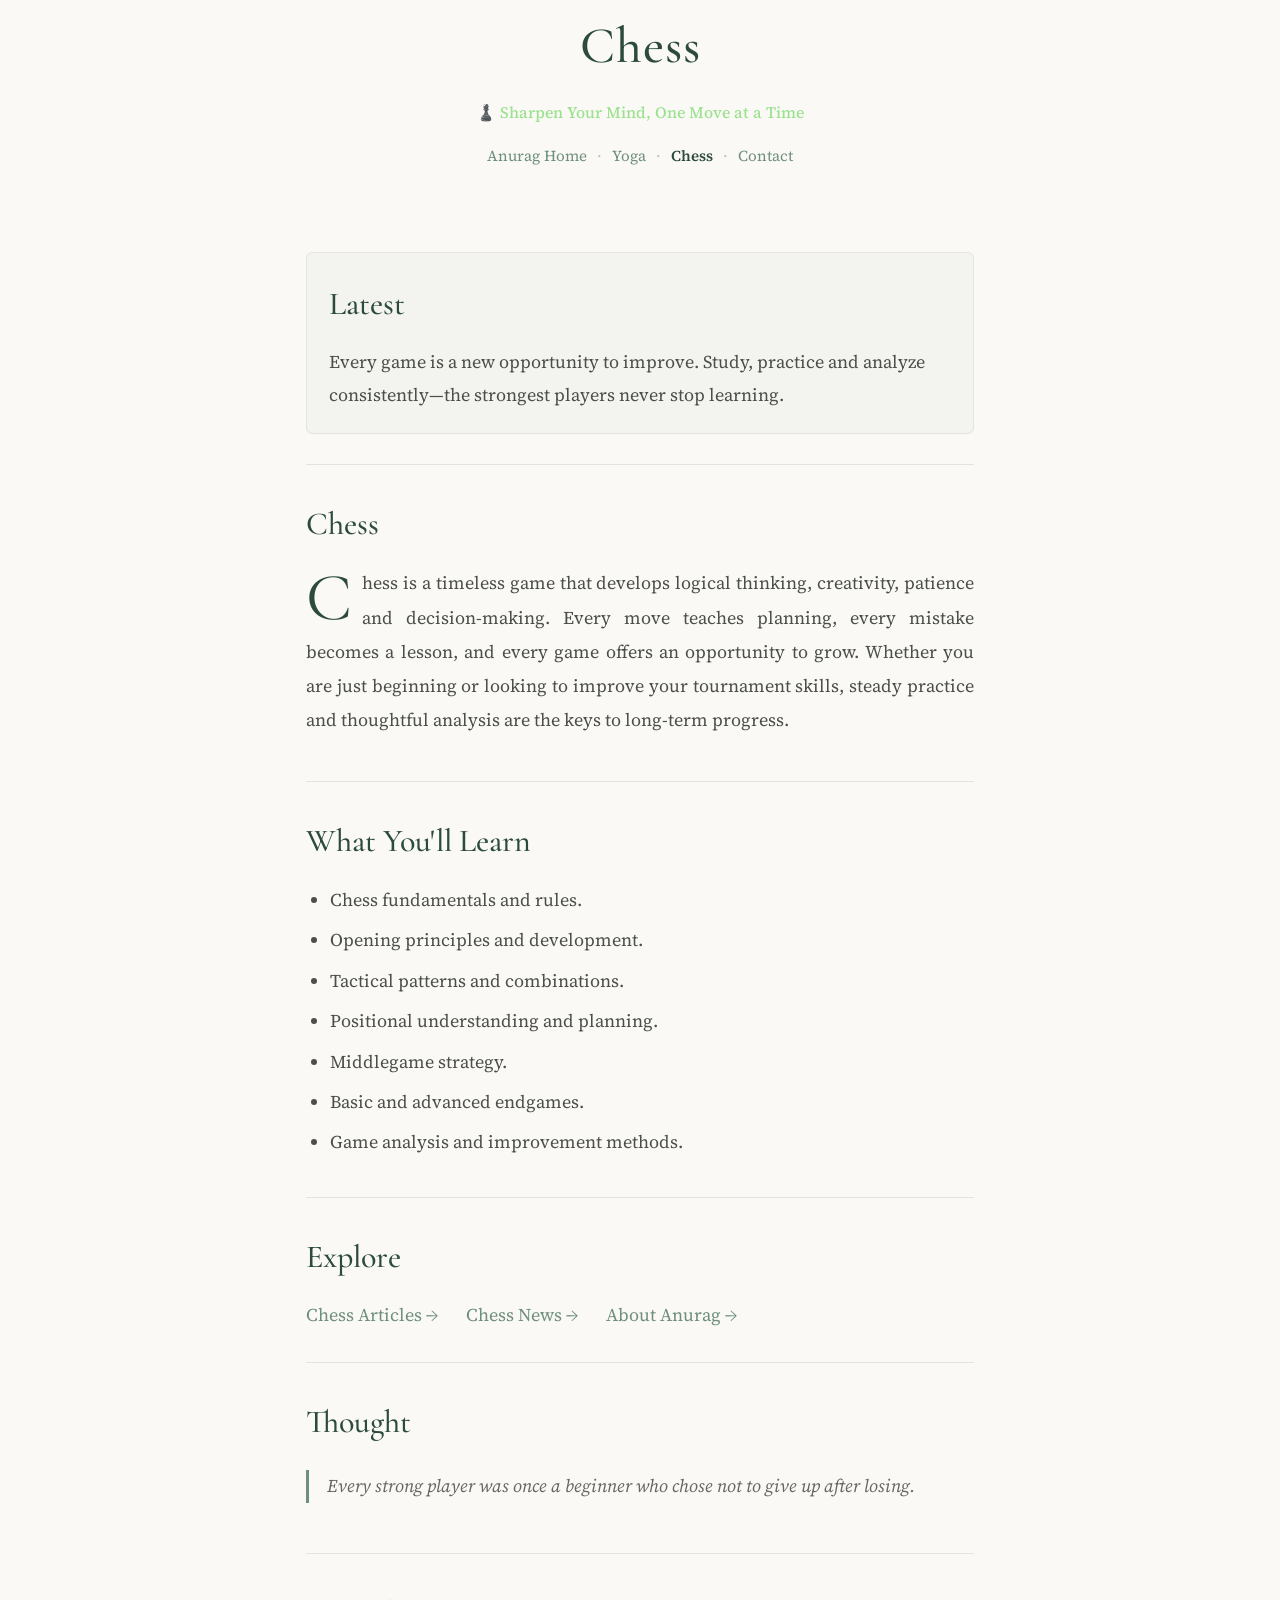
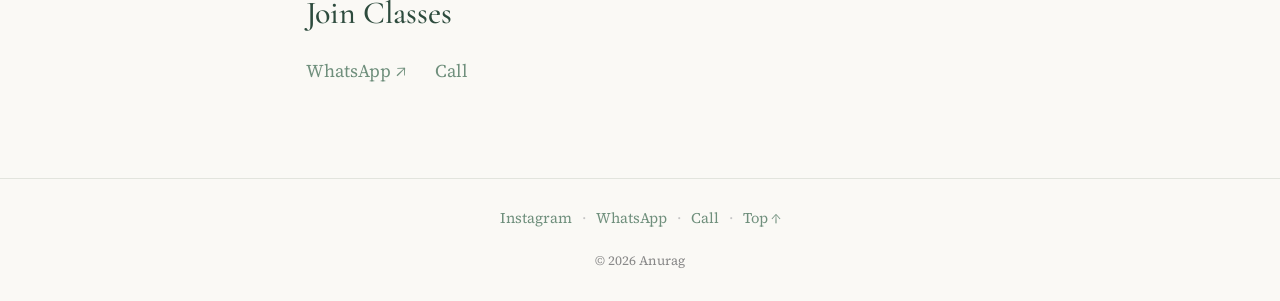
==== commit c06f2adc: "Add tagline to body element in chess.html Added a tagline to the body element for better context." ====
--- a/chess.html
+++ b/chess.html
@@ -21,7 +21,13 @@
 
 
 
-<body id="top" data-title="Chess">
+
+<body
+    id="top"
+    data-title="Chess"
+    data-tagline="♟️ Sharpen Your Mind, One Move at a Time">
+      
+      
 
 <div id="site-header"></div>
 
--- a/style.css
+++ b/style.css
@@ -157,7 +157,18 @@
 }
 
 
-
+/*=========================================================
+PAGE TAGLINE
+=========================================================*/
+
+.page-tagline{
+    margin:8px 0 18px;
+    font-size:1rem;
+    font-weight:500;
+    text-align:center;
+    color:#9be28f;
+    line-height:1.5;
+}
 
 
 
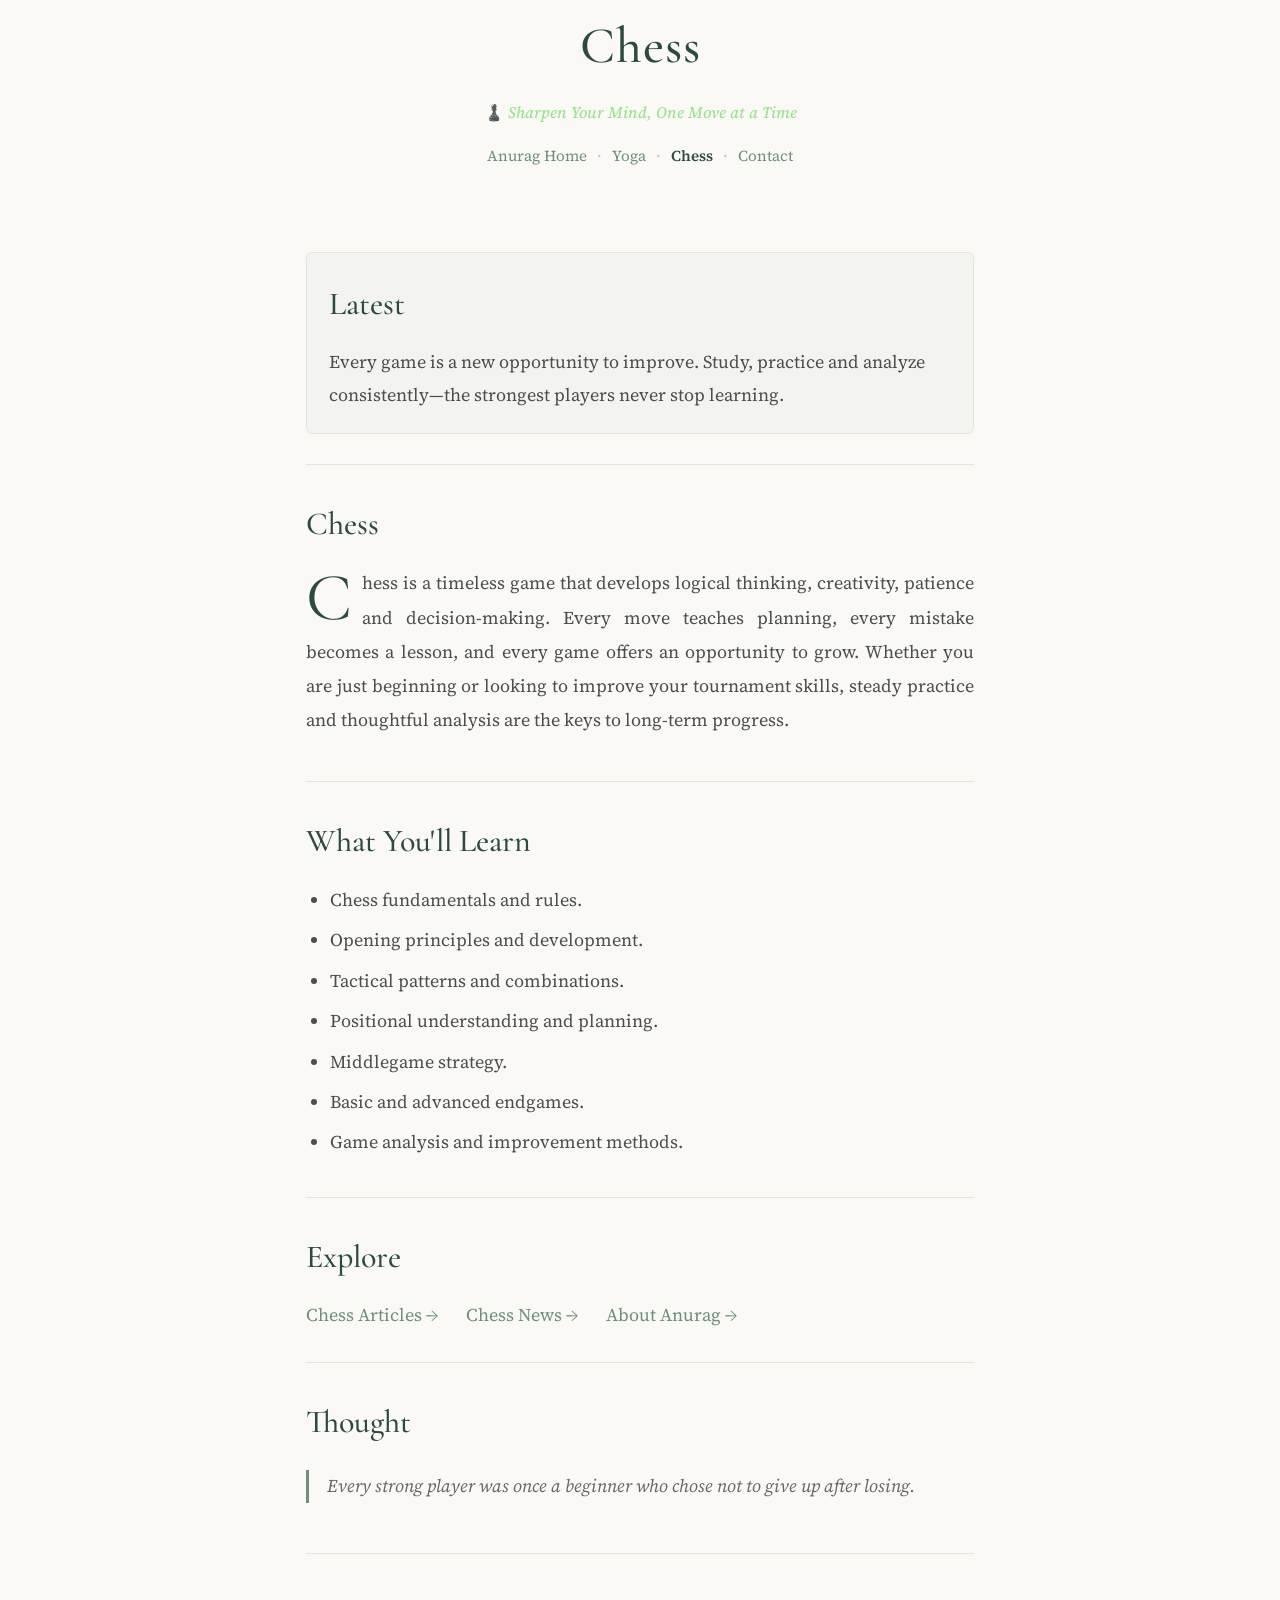
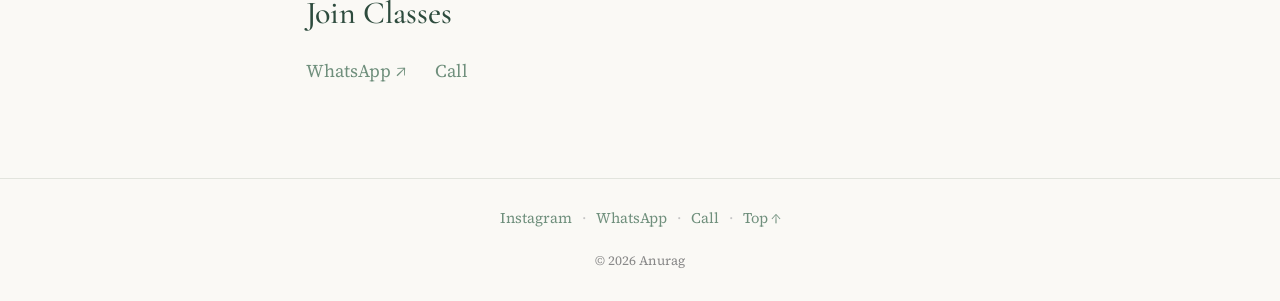
==== commit 128647ae: "Refactor body tag attributes in chess.html" ====
--- a/chess.html
+++ b/chess.html
@@ -19,15 +19,12 @@
 
 </head>
 
-
-
-
-<body
-    id="top"
-    data-title="Chess"
-    data-tagline="♟️ Sharpen Your Mind, One Move at a Time">
       
-      
+      <body
+id="top"
+data-title="Chess"
+data-emoji="♟️"
+data-tagline="Sharpen Your Mind, One Move at a Time">
 
 <div id="site-header"></div>
 
